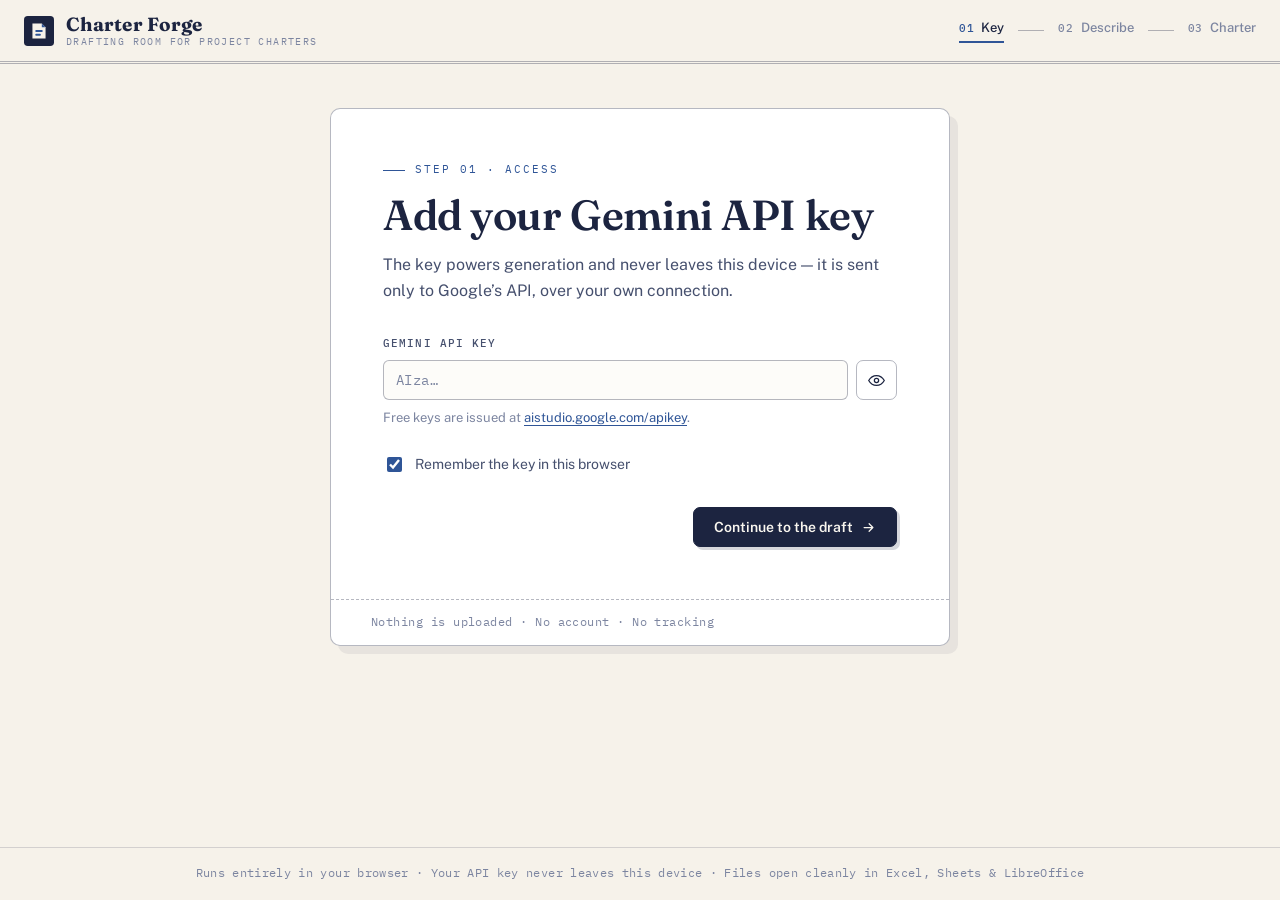
==== index.html @ 1f8979ad "Refactor code structure for improved readability and maintainability" ====
<!DOCTYPE html>
<html lang="en">
<head>
<meta charset="UTF-8" />
<meta name="viewport" content="width=device-width, initial-scale=1.0" />
<title>Charter Forge — AI Project Charter Generator</title>
<meta name="description" content="Turn a plain-text project idea into a polished, downloadable Excel project charter using Gemini." />
<link rel="preconnect" href="https://fonts.googleapis.com" />
<link rel="preconnect" href="https://fonts.gstatic.com" crossorigin />
<link href="https://fonts.googleapis.com/css2?family=Fraunces:opsz,wght@9..144,500;9..144,600;9..144,700&family=Public+Sans:wght@400;500;600;700&family=IBM+Plex+Mono:wght@400;500&display=swap" rel="stylesheet" />
<link rel="stylesheet" href="css/styles.css" />
<link rel="icon" href="data:image/svg+xml,%3Csvg xmlns='http://www.w3.org/2000/svg' viewBox='0 0 32 32'%3E%3Crect width='32' height='32' rx='4' fill='%231C2440'/%3E%3Cpath d='M9 8h10l4 4v12H9z' fill='%23F6F2EA'/%3E%3Cpath d='M19 8l4 4h-4z' fill='%232F5597'/%3E%3Crect x='12' y='15' width='8' height='2' rx='1' fill='%232F5597'/%3E%3Crect x='12' y='19' width='6' height='2' rx='1' fill='%232F5597'/%3E%3C/svg%3E" />
</head>
<body>

<header class="masthead">
  <div class="masthead-inner">
    <a class="brand" href="#" id="brand-home" aria-label="Charter Forge home">
      <svg class="brand-mark" viewBox="0 0 32 32" width="30" height="30" aria-hidden="true">
        <rect width="32" height="32" rx="4" fill="#1C2440"/>
        <path d="M9 8h10l4 4v12H9z" fill="#F6F2EA"/>
        <path d="M19 8l4 4h-4z" fill="#2F5597"/>
        <rect x="12" y="15" width="8" height="2" rx="1" fill="#2F5597"/>
        <rect x="12" y="19" width="6" height="2" rx="1" fill="#2F5597"/>
      </svg>
      <span class="brand-text">
        <span class="brand-name">Charter Forge</span>
        <span class="brand-sub">Drafting room for project charters</span>
      </span>
    </a>

    <nav class="steps" aria-label="Progress">
      <ol id="steps-ol">
        <li class="step-chip" data-step="key">
          <span class="step-num">01</span><span class="step-label">Key</span>
        </li>
        <li class="step-rule" aria-hidden="true"></li>
        <li class="step-chip" data-step="idea">
          <span class="step-num">02</span><span class="step-label">Describe</span>
        </li>
        <li class="step-rule" aria-hidden="true"></li>
        <li class="step-chip" data-step="review">
          <span class="step-num">03</span><span class="step-label">Charter</span>
        </li>
      </ol>
    </nav>
  </div>
</header>

<main id="main">

  <!-- STEP 1 · API KEY -->
  <section class="step-view" id="view-key" hidden>
    <div class="sheet sheet-narrow">
      <div class="sheet-body">
        <p class="eyebrow">Step 01 · Access</p>
        <h1>Add your Gemini API&nbsp;key</h1>
        <p class="lede">The key powers generation and never leaves this device — it is sent only to Google&rsquo;s API, over your own connection.</p>

        <form id="form-key" novalidate>
          <div class="field">
            <label for="input-key">Gemini API key</label>
            <div class="key-row">
              <input type="password" id="input-key" name="apikey" autocomplete="off" spellcheck="false"
                     placeholder="AIza…" aria-describedby="key-help" />
              <button type="button" class="btn btn-secondary btn-icon" id="toggle-key" aria-label="Show or hide API key" title="Show / hide">
                <svg viewBox="0 0 24 24" width="17" height="17" fill="none" stroke="currentColor" stroke-width="1.8" stroke-linecap="round" stroke-linejoin="round" aria-hidden="true"><path d="M1 12s4-7 11-7 11 7 11 7-4 7-11 7S1 12 1 12z"/><circle cx="12" cy="12" r="3"/></svg>
              </button>
            </div>
            <p class="help" id="key-help">Free keys are issued at <a href="https://aistudio.google.com/apikey" target="_blank" rel="noopener noreferrer">aistudio.google.com/apikey</a>.</p>
          </div>

          <label class="check-row">
            <input type="checkbox" id="remember-key" checked />
            <span>Remember the key in this browser</span>
          </label>

          <div class="actions">
            <button type="submit" class="btn btn-primary" id="btn-key-continue">
              Continue to the draft
              <svg viewBox="0 0 24 24" width="15" height="15" fill="none" stroke="currentColor" stroke-width="2" stroke-linecap="round" stroke-linejoin="round" aria-hidden="true"><path d="M5 12h14M13 6l6 6-6 6"/></svg>
            </button>
          </div>
        </form>
      </div>
      <div class="sheet-foot">Nothing is uploaded · No account · No tracking</div>
    </div>
  </section>

  <!-- STEP 2 · IDEA + DETAILS -->
  <section class="step-view" id="view-idea" hidden>
    <div class="sheet sheet-wide">
      <div class="sheet-body">
        <p class="eyebrow">Step 02 · Brief</p>
        <h1>Describe the project</h1>
        <p class="lede">Plain text is perfect — what it is, what it does, who it serves. The richer the brief, the sharper the charter.</p>

        <div class="field">
          <div class="label-row">
            <label for="input-idea">Project idea</label>
            <button type="button" class="btn btn-ghost btn-small" id="btn-example">
              <svg viewBox="0 0 24 24" width="13" height="13" fill="none" stroke="currentColor" stroke-width="1.8" stroke-linecap="round" stroke-linejoin="round" aria-hidden="true"><path d="M12 3l1.9 5.1L19 10l-5.1 1.9L12 17l-1.9-5.1L5 10l5.1-1.9z"/></svg>
              Use sample brief
            </button>
          </div>
          <textarea id="input-idea" rows="7" placeholder="e.g. A cross-platform mobile app that scans grocery receipts, tracks spending by category, and suggests cheaper alternatives for frequent purchases…"></textarea>
          <div class="meta-row">
            <span id="idea-count" class="char-count">0 characters</span>
            <span class="hint kbd-hint"><kbd>Ctrl</kbd>+<kbd>Enter</kbd> to generate</span>
          </div>
        </div>

        <details class="details-panel" id="details-panel">
          <summary>
            <span class="details-plus" aria-hidden="true"></span>
            Optional particulars
            <span class="summary-note">filled fields are used verbatim · blank ones are inferred</span>
          </summary>
          <div class="details-grid">
            <div class="field">
              <label for="d-org">Organization / team</label>
              <input type="text" id="d-org" placeholder="e.g. Nova Labs" />
            </div>
            <div class="field">
              <label for="d-name">Preferred project name</label>
              <input type="text" id="d-name" placeholder="Leave blank to let the AI name it" />
            </div>
            <div class="field">
              <label for="d-start">Planned start date</label>
              <input type="date" id="d-start" />
            </div>
            <div class="field">
              <label for="d-duration">Target duration (weeks)</label>
              <input type="number" id="d-duration" min="1" max="260" placeholder="e.g. 12" />
            </div>
            <div class="field">
              <label for="d-budget">Budget guidance</label>
              <input type="text" id="d-budget" placeholder="e.g. $10,000, or “bootstrap, under $2k”" />
            </div>
            <div class="field">
              <label for="d-team">Team size</label>
              <input type="number" id="d-team" min="1" max="50" placeholder="e.g. 4" />
            </div>
            <div class="field">
              <label for="d-sponsor-name">Sponsor / approver name</label>
              <input type="text" id="d-sponsor-name" placeholder="Who signs off?" />
            </div>
            <div class="field">
              <label for="d-sponsor-title">Sponsor title</label>
              <input type="text" id="d-sponsor-title" placeholder="e.g. Course Director / Project Sponsor" />
            </div>
            <div class="field">
              <label for="d-pm">Project manager</label>
              <input type="text" id="d-pm" placeholder="e.g. Priya Sharma — Scrum Master" />
            </div>
            <div class="field field-span">
              <label for="d-notes">Additional notes or constraints</label>
              <input type="text" id="d-notes" placeholder="e.g. open-source only; demo due before the fair" />
            </div>
          </div>
        </details>

        <div class="actions actions-split">
          <button type="button" class="btn btn-ghost" id="btn-back-key">
            <svg viewBox="0 0 24 24" width="15" height="15" fill="none" stroke="currentColor" stroke-width="2" stroke-linecap="round" stroke-linejoin="round" aria-hidden="true"><path d="M19 12H5M11 18l-6-6 6-6"/></svg>
            Back
          </button>
          <button type="button" class="btn btn-primary" id="btn-generate" disabled>
            Draft the charter
            <svg viewBox="0 0 24 24" width="15" height="15" fill="none" stroke="currentColor" stroke-width="2" stroke-linecap="round" stroke-linejoin="round" aria-hidden="true"><path d="M12 3l1.9 5.1L19 10l-5.1 1.9L12 17l-1.9-5.1L5 10l5.1-1.9zM19 15l.8 2.2L22 18l-2.2.8L19 21l-.8-2.2L16 18l2.2-.8z"/></svg>
          </button>
        </div>
      </div>
      <div class="sheet-foot">One strong paragraph is enough — the model asks itself the questions a PM would.</div>
    </div>
  </section>

  <!-- STEP 3 · REVIEW + DOWNLOAD -->
  <section class="step-view step-review" id="view-review" hidden>
    <div class="workspace">

      <aside class="editor-rail">
        <div class="rail-toolbar">
          <div class="rail-toolbar-title">
            <span class="eyebrow-inline">Step 03</span>
            <strong>Review &amp; correct</strong>
          </div>
          <div class="rail-toolbar-actions">
            <button type="button" class="btn btn-primary btn-small" id="btn-download">
              <svg viewBox="0 0 24 24" width="14" height="14" fill="none" stroke="currentColor" stroke-width="2" stroke-linecap="round" stroke-linejoin="round" aria-hidden="true"><path d="M21 15v4a2 2 0 01-2 2H5a2 2 0 01-2-2v-4M7 10l5 5 5-5M12 15V3"/></svg>
              Download .xlsx
            </button>
            <button type="button" class="btn btn-secondary btn-small" id="btn-regenerate" title="Generate a fresh draft from the same brief">
              <svg viewBox="0 0 24 24" width="13" height="13" fill="none" stroke="currentColor" stroke-width="2" stroke-linecap="round" stroke-linejoin="round" aria-hidden="true"><path d="M23 4v6h-6M1 20v-6h6"/><path d="M3.5 9a9 9 0 0114.9-3.4L23 10M1 14l4.6 4.4A9 9 0 0020.5 15"/></svg>
              Redraft
            </button>
            <button type="button" class="btn btn-ghost btn-small" id="btn-edit-inputs">Edit brief</button>
            <button type="button" class="btn btn-ghost btn-small btn-quiet" id="btn-startover">Start over</button>
          </div>
        </div>

        <div class="rail-scroll">
          <p class="rail-note">Every change here is reflected in the sheet immediately — the workbook is built from exactly what you see.</p>
          <div id="editor-pane"><!-- built by app.js --></div>
        </div>
      </aside>

      <div class="preview-area">
        <div class="preview-caption">
          <span class="caption-dot" aria-hidden="true"></span>
          Live document preview — updates as you type
        </div>
        <div class="preview-scroll" id="preview-scroll" tabindex="0" role="region" aria-label="Charter document preview"><!-- built by app.js --></div>
      </div>

    </div>
  </section>

</main>

<footer class="foot">
  <p>Runs entirely in your browser · Your API key never leaves this device · Files open cleanly in Excel, Sheets &amp; LibreOffice</p>
</footer>

<!-- Generating overlay -->
<div class="overlay" id="overlay" hidden role="status" aria-live="polite">
  <div class="overlay-box">
    <svg class="seal" viewBox="0 0 72 72" width="64" height="64" aria-hidden="true">
      <circle cx="36" cy="36" r="33" fill="none" stroke="currentColor" stroke-width="2"/>
      <circle cx="36" cy="36" r="25" fill="none" stroke="currentColor" stroke-width="1" opacity="0.55"/>
      <g stroke="currentColor" stroke-width="2.4" stroke-linecap="round">
        <line x1="36" y1="22" x2="36" y2="50"/>
        <line x1="24.2" y1="29" x2="47.8" y2="43"/>
        <line x1="24.2" y1="43" x2="47.8" y2="29"/>
      </g>
    </svg>
    <p class="overlay-title">Forging your charter</p>
    <p class="overlay-status" id="overlay-status">Analyzing your idea</p>
  </div>
</div>

<div class="toasts" id="toasts" aria-live="polite"></div>

<script src="vendor/exceljs.min.js"></script>
<script>window.ExcelJS || document.write('<script src="https://cdn.jsdelivr.net/npm/exceljs@4.4.0/dist/exceljs.min.js"><\/script>');</script>
<script src="js/gemini.js"></script>
<script src="js/excel.js"></script>
<script src="js/app.js"></script>
</body>
</html>
---- css/styles.css ----
/* =====================================================================
   Charter Forge · Hallmark redesign
   macrostructure: Workbench · genre: editorial/print-room
   theme: custom "Pressroom" — warm paper, navy ink, charter-blue accent,
   hairline rules, hard offset shadows, Fraunces display.
   Motion: view fade-rise · button press · seal spin · live-dot pulse
   Stamp: P5 H5 E4 S5 R5 V5
   ===================================================================== */

:root {
  /* palette */
  --paper: #f6f2ea;
  --paper-deep: #ece6d9;
  --paper-warm: #fbf9f3;
  --sheet: #ffffff;
  --ink: #1c2440;
  --ink-soft: #46506e;
  --ink-faint: #7c85a0;
  --rule: rgba(28, 36, 64, 0.16);
  --rule-strong: rgba(28, 36, 64, 0.32);
  --accent: #2f5597;
  --accent-deep: #24437c;
  --focus-ring: rgba(47, 85, 151, 0.16);
  --danger: #b3402e;
  --success: #2e6b4f;

  /* document preview mirrors the generated workbook */
  --doc-dark: #2f5597;
  --doc-light: #bdd7ee;
  --doc-pale: #eef3fb;
  --doc-ink: #1a1a1a;

  /* type */
  --font-display: "Fraunces", Georgia, "Times New Roman", serif;
  --font-body: "Public Sans", "Segoe UI", system-ui, sans-serif;
  --font-mono: "IBM Plex Mono", Consolas, monospace;

  /* space */
  --s-2: 8px; --s-3: 12px; --s-4: 16px; --s-5: 24px;
  --s-6: 32px; --s-7: 48px;

  --radius: 10px;
  --shadow-offset: 8px 8px 0 rgba(28, 36, 64, 0.07);
}

* { box-sizing: border-box; }

html, body { margin: 0; padding: 0; overflow-x: clip; }

body {
  min-height: 100vh;
  display: flex;
  flex-direction: column;
  background: var(--paper);
  color: var(--ink);
  font-family: var(--font-body);
  font-size: 15.5px;
  line-height: 1.6;
  -webkit-font-smoothing: antialiased;
}

::selection { background: rgba(47, 85, 151, 0.22); }

h1, h2, h3 { font-family: var(--font-display); font-style: normal; }

/* ---------- masthead ---------- */

.masthead {
  position: sticky;
  top: 0;
  z-index: 40;
  background: var(--paper);
  border-bottom: 3px double var(--rule-strong);
}

.masthead-inner {
  max-width: 1360px;
  margin: 0 auto;
  padding: 14px var(--s-5);
  display: flex;
  align-items: center;
  justify-content: space-between;
  gap: var(--s-5);
}

.brand { display: inline-flex; align-items: center; gap: 12px; text-decoration: none; color: var(--ink); }
.brand-mark { flex: none; }
.brand-text { display: flex; flex-direction: column; line-height: 1.15; }
.brand-name { font-family: var(--font-display); font-weight: 700; font-size: 19px; letter-spacing: 0.005em; }
.brand-sub {
  font-family: var(--font-mono);
  font-size: 10px;
  letter-spacing: 0.14em;
  text-transform: uppercase;
  color: var(--ink-faint);
}

.steps ol {
  display: flex;
  align-items: center;
  gap: 14px;
  list-style: none;
  margin: 0;
  padding: 0;
}

.step-rule { width: 26px; height: 1px; background: var(--rule-strong); }

.step-chip {
  display: inline-flex;
  align-items: baseline;
  gap: 7px;
  color: var(--ink-faint);
  font-size: 13px;
  font-weight: 500;
  white-space: nowrap;
  padding-bottom: 2px;
  border-bottom: 2px solid transparent;
}

.step-chip .step-num {
  font-family: var(--font-mono);
  font-size: 11px;
  letter-spacing: 0.06em;
}

.step-chip.is-active {
  color: var(--ink);
  border-bottom-color: var(--accent);
}
.step-chip.is-active .step-num { color: var(--accent); font-weight: 500; }

.step-chip.is-done { color: var(--ink-soft); }
.step-chip.is-done .step-num { color: var(--success); }

/* ---------- main flow ---------- */

#main { flex: 1; width: 100%; }

.step-view { animation: rise 0.4s cubic-bezier(0.2, 0.7, 0.2, 1); }

@keyframes rise {
  from { opacity: 0; transform: translateY(10px); }
  to   { opacity: 1; transform: none; }
}

/* ---------- paper sheets (steps 1 & 2) ---------- */

.sheet {
  max-width: 800px;
  margin: 44px auto 56px;
  background: var(--sheet);
  border: 1px solid var(--rule-strong);
  border-radius: var(--radius);
  box-shadow: var(--shadow-offset);
}

.sheet-narrow { max-width: 620px; }

.sheet-body { padding: clamp(28px, 5vw, 52px); }

.sheet-foot {
  border-top: 1px dashed var(--rule-strong);
  padding: 13px clamp(20px, 4vw, 40px);
  font-family: var(--font-mono);
  font-size: 11.5px;
  letter-spacing: 0.04em;
  color: var(--ink-faint);
}

.eyebrow {
  font-family: var(--font-mono);
  font-size: 11px;
  letter-spacing: 0.18em;
  text-transform: uppercase;
  color: var(--accent);
  margin: 0 0 14px;
  display: flex;
  align-items: center;
  gap: 10px;
}
.eyebrow::before {
  content: "";
  width: 22px;
  height: 1px;
  background: var(--accent);
  flex: none;
}

h1 {
  font-size: clamp(30px, 4.5vw, 42px);
  font-weight: 600;
  line-height: 1.08;
  letter-spacing: -0.01em;
  margin: 0 0 14px;
}

.lede {
  color: var(--ink-soft);
  font-size: 16px;
  margin: 0 0 var(--s-6);
  max-width: 56ch;
}

/* ---------- forms ---------- */

.field { margin-bottom: var(--s-5); min-width: 0; }
.field:last-child { margin-bottom: 0; }

.field label,
.label-row label {
  display: block;
  font-family: var(--font-mono);
  font-size: 11px;
  font-weight: 500;
  letter-spacing: 0.1em;
  text-transform: uppercase;
  color: var(--ink-soft);
  margin-bottom: 7px;
}

.label-row {
  display: flex;
  align-items: center;
  justify-content: space-between;
  gap: var(--s-3);
  margin-bottom: 7px;
}
.label-row label { margin-bottom: 0; }

input[type="text"],
input[type="password"],
input[type="number"],
input[type="date"],
textarea {
  width: 100%;
  min-width: 0;
  background: #fdfcf9;
  border: 1px solid var(--rule-strong);
  border-radius: 6px;
  color: var(--ink);
  font-family: var(--font-body);
  font-size: 15px;
  padding: 10px 12px;
  transition: border-color 0.15s ease, box-shadow 0.15s ease;
}

textarea { resize: vertical; line-height: 1.55; }
textarea.grow { resize: none; overflow: hidden; }

input::placeholder, textarea::placeholder { color: var(--ink-faint); }

input:focus-visible, textarea:focus-visible {
  outline: none;
  border-color: var(--accent);
  box-shadow: 0 0 0 3px var(--focus-ring);
}

input[type="date"] { color-scheme: light; }

.help {
  font-size: 13px;
  color: var(--ink-faint);
  margin: 8px 0 0;
}
.help a { color: var(--accent); text-underline-offset: 3px; }

.key-row { display: flex; gap: var(--s-2); }
.key-row input { font-family: var(--font-mono); font-size: 13.5px; letter-spacing: 0.03em; }

.check-row {
  display: flex;
  align-items: center;
  gap: 10px;
  font-size: 14px;
  color: var(--ink-soft);
  cursor: pointer;
  user-select: none;
  margin-bottom: var(--s-6);
}
.check-row input { accent-color: var(--accent); width: 15px; height: 15px; }

.meta-row {
  display: flex;
  justify-content: space-between;
  align-items: center;
  gap: var(--s-3);
  margin-top: 8px;
  font-size: 12px;
  color: var(--ink-faint);
}
.char-count { font-family: var(--font-mono); }

kbd {
  font-family: var(--font-mono);
  font-size: 10.5px;
  background: var(--sheet);
  border: 1px solid var(--rule-strong);
  border-bottom-width: 2px;
  border-radius: 4px;
  padding: 1px 5px;
}

/* optional particulars */
.details-panel {
  border: 1px solid var(--rule-strong);
  border-radius: 8px;
  background: var(--paper-warm);
  margin-bottom: var(--s-6);
  overflow: hidden;
}

.details-panel summary {
  list-style: none;
  cursor: pointer;
  display: flex;
  align-items: center;
  gap: 12px;
  flex-wrap: wrap;
  padding: 14px 18px;
  font-weight: 600;
  font-size: 14.5px;
  color: var(--ink);
  transition: background 0.15s ease;
}
.details-panel summary::-webkit-details-marker { display: none; }
.details-panel summary:hover { background: rgba(47, 85, 151, 0.05); }

.details-plus {
  position: relative;
  width: 14px;
  height: 14px;
  flex: none;
}
.details-plus::before, .details-plus::after {
  content: "";
  position: absolute;
  inset: 0;
  margin: auto;
  background: var(--accent);
  transition: transform 0.2s ease;
}
.details-plus::before { width: 14px; height: 2px; }
.details-plus::after { width: 2px; height: 14px; transition: transform 0.2s ease, opacity 0.2s ease; }
.details-panel[open] .details-plus::after { transform: rotate(90deg); opacity: 0; }

.summary-note { font-weight: 400; font-size: 12.5px; color: var(--ink-faint); }

.details-grid {
  display: grid;
  grid-template-columns: repeat(2, minmax(0, 1fr));
  gap: 0 var(--s-5);
  padding: 4px 18px 20px;
  border-top: 1px solid var(--rule);
}
.details-grid .field { margin-bottom: var(--s-4); }
.field-span { grid-column: 1 / -1; }

/* ---------- buttons ---------- */

.btn {
  display: inline-flex;
  align-items: center;
  justify-content: center;
  gap: 8px;
  border-radius: 7px;
  border: 1px solid transparent;
  font-family: var(--font-body);
  font-size: 14px;
  font-weight: 600;
  padding: 11px 20px;
  cursor: pointer;
  text-decoration: none;
  white-space: nowrap;
  transition: transform 0.12s ease, box-shadow 0.12s ease, background 0.15s ease,
              border-color 0.15s ease, color 0.15s ease;
}

.btn-primary {
  background: var(--ink);
  border-color: var(--ink);
  color: #f9f6ef;
  box-shadow: 3px 3px 0 rgba(28, 36, 64, 0.18);
}
.btn-primary:hover:not(:disabled) { transform: translate(-1px, -1px); box-shadow: 4px 4px 0 rgba(28, 36, 64, 0.22); }
.btn-primary:active:not(:disabled) { transform: translate(1px, 1px); box-shadow: 1px 1px 0 rgba(28, 36, 64, 0.2); }
.btn-primary:disabled { opacity: 0.4; cursor: not-allowed; box-shadow: none; }

.btn-secondary {
  background: transparent;
  border-color: var(--rule-strong);
  color: var(--ink);
}
.btn-secondary:hover { background: rgba(28, 36, 64, 0.05); border-color: var(--ink); }
.btn-secondary:active { transform: translate(1px, 1px); }

.btn-ghost {
  background: transparent;
  border-color: transparent;
  color: var(--ink-soft);
}
.btn-ghost:hover { color: var(--ink); text-decoration: underline; text-underline-offset: 4px; }
.btn-ghost:active { transform: translateY(1px); }

.btn-quiet { color: var(--ink-faint); }
.btn-quiet:hover { color: var(--danger); }

.btn-icon { padding: 9px 11px; }
.btn-small { padding: 7px 13px; font-size: 13px; }

.btn:focus-visible {
  outline: 2px solid var(--accent);
  outline-offset: 2px;
}

.actions { display: flex; justify-content: flex-end; gap: var(--s-3); }
.actions-split { justify-content: space-between; }

/* ---------- review workspace ---------- */

.step-review { padding: 26px var(--s-5) 40px; }

.workspace {
  max-width: 1360px;
  margin: 0 auto;
  height: calc(100vh - 175px);
  min-height: 540px;
  display: flex;
  align-items: stretch;
  background: var(--sheet);
  border: 1px solid var(--rule-strong);
  border-radius: 12px;
  box-shadow: var(--shadow-offset);
  overflow: hidden;
}

.editor-rail {
  flex: none;
  width: 432px;
  display: flex;
  flex-direction: column;
  min-height: 0;
  background: var(--paper-warm);
  border-right: 1px solid var(--rule-strong);
}

.rail-toolbar {
  flex: none;
  padding: 14px 18px 15px;
  border-bottom: 1px solid var(--rule-strong);
  background: var(--paper-warm);
}

.rail-toolbar-title strong {
  display: block;
  font-family: var(--font-display);
  font-weight: 600;
  font-size: 18px;
  line-height: 1.2;
}

.eyebrow-inline {
  display: block;
  font-family: var(--font-mono);
  font-size: 10px;
  letter-spacing: 0.16em;
  text-transform: uppercase;
  color: var(--accent);
  margin-bottom: 3px;
}

.rail-toolbar-actions {
  display: flex;
  flex-wrap: wrap;
  gap: 8px;
  margin-top: 12px;
}

.rail-scroll {
  flex: 1;
  overflow-y: auto;
  padding: 18px 20px 36px;
  min-height: 0;
}

.rail-note {
  font-size: 13px;
  line-height: 1.5;
  color: var(--ink-soft);
  background: rgba(47, 85, 151, 0.06);
  border-left: 3px solid var(--accent);
  border-radius: 4px;
  padding: 10px 12px;
  margin: 0 0 20px;
}

/* editor groups */
.edit-group { margin-bottom: 6px; }

.group-label {
  font-family: var(--font-mono);
  font-size: 11px;
  font-weight: 500;
  letter-spacing: 0.14em;
  text-transform: uppercase;
  color: var(--ink-soft);
  border-top: 1px solid var(--rule);
  padding-top: 16px;
  margin: 24px 0 12px;
}
.edit-group:first-child .group-label { border-top: 0; padding-top: 0; margin-top: 0; }

.editor-rail .field { margin-bottom: var(--s-4); }
.editor-rail .field label {
  font-family: var(--font-mono);
  font-size: 10.5px;
  letter-spacing: 0.09em;
  color: var(--ink-faint);
}
.editor-rail textarea { font-size: 14px; }
.editor-rail input { font-size: 14px; }
.editor-rail .help { font-size: 12px; margin-top: 5px; }

.approval-grid {
  display: grid;
  grid-template-columns: repeat(2, minmax(0, 1fr));
  gap: 0 var(--s-3);
}

/* item cards (milestones / risks / stakeholders) */
.item-card {
  position: relative;
  border: 1px solid var(--rule-strong);
  border-radius: 8px;
  background: var(--sheet);
  padding: 9px 12px 13px;
  margin-bottom: 10px;
}

.item-head {
  display: flex;
  align-items: center;
  justify-content: space-between;
  margin-bottom: 6px;
  min-height: 26px;
}

.item-index {
  font-family: var(--font-mono);
  font-size: 10.5px;
  letter-spacing: 0.1em;
  color: var(--accent);
  background: rgba(47, 85, 151, 0.08);
  border-radius: 4px;
  padding: 2px 7px;
}

.row-remove {
  flex: none;
  width: 26px;
  height: 26px;
  display: inline-flex;
  align-items: center;
  justify-content: center;
  border-radius: 6px;
  border: 1px solid transparent;
  background: transparent;
  color: var(--ink-faint);
  cursor: pointer;
  transition: color 0.15s ease, border-color 0.15s ease, background 0.15s ease;
}
.row-remove:hover {
  color: var(--danger);
  border-color: rgba(179, 64, 46, 0.4);
  background: rgba(179, 64, 46, 0.07);
}
.row-remove:focus-visible { outline: 2px solid var(--accent); outline-offset: 1px; }

.item-fields { display: grid; gap: 10px; }
.item-fields.grid-two { grid-template-columns: minmax(0, 1.5fr) minmax(0, 1fr); }

.item-field label {
  display: block;
  font-family: var(--font-mono);
  font-size: 10px;
  letter-spacing: 0.09em;
  text-transform: uppercase;
  color: var(--ink-faint);
  margin-bottom: 4px;
}
.item-field input {
  font-size: 13.5px;
  padding: 8px 10px;
  background: #fdfcf9;
}

.add-row {
  width: 100%;
  margin-top: 2px;
  padding: 9px 14px;
  font-size: 13px;
  font-weight: 600;
  color: var(--ink-soft);
  background: transparent;
  border: 1px dashed var(--rule-strong);
  border-radius: 8px;
  cursor: pointer;
  transition: color 0.15s ease, border-color 0.15s ease, background 0.15s ease;
}
.add-row:hover { color: var(--accent); border-color: var(--accent); background: rgba(47, 85, 151, 0.04); }
.add-row:focus-visible { outline: 2px solid var(--accent); outline-offset: 2px; }

/* ---------- preview desk ---------- */

.preview-area {
  flex: 1;
  min-width: 0;
  overflow: auto;
  background: var(--paper-deep);
  padding: 22px 28px 44px;
  scrollbar-width: thin;
  scrollbar-color: rgba(28, 36, 64, 0.25) transparent;
}

.preview-caption {
  display: flex;
  align-items: center;
  gap: 9px;
  font-family: var(--font-mono);
  font-size: 11px;
  letter-spacing: 0.13em;
  text-transform: uppercase;
  color: var(--ink-soft);
  margin: 0 0 14px 2px;
}

.caption-dot {
  width: 8px;
  height: 8px;
  border-radius: 50%;
  background: var(--success);
  animation: pulse 2.4s ease-in-out infinite;
}

@keyframes pulse {
  0%, 100% { box-shadow: 0 0 0 0 rgba(46, 107, 79, 0.35); }
  50%      { box-shadow: 0 0 0 5px rgba(46, 107, 79, 0); }
}

.preview-scroll {
  max-width: 1020px;
  margin: 0 auto;
}
.preview-scroll:focus-visible { outline: 2px solid var(--accent); outline-offset: 4px; }

/* ---------- the document preview (mirrors generated xlsx) ---------- */

table.charter {
  border-collapse: collapse;
  width: 100%;
  min-width: 760px;
  background: var(--sheet);
  color: var(--doc-ink);
  font-family: Calibri, "Segoe UI", var(--font-body);
  font-size: 13.5px;
  line-height: 1.35;
  border: 1px solid rgba(28, 36, 64, 0.3);
  box-shadow: 0 32px 60px -32px rgba(28, 36, 64, 0.5);
}
table.charter col.c-label { width: 21%; }
table.charter col.c-main { width: 46%; }
table.charter col.c-second { width: 23%; }
table.charter col.c-extra { width: 10%; }

table.charter td {
  border: 1px solid #ffffff;
  padding: 6px 10px;
  vertical-align: middle;
  word-break: break-word;
  white-space: pre-line;
}

td.doc-title {
  background: var(--doc-dark);
  color: #ffffff;
  font-family: Calibri, "Segoe UI", var(--font-body);
  font-size: 19px;
  font-weight: 700;
  text-align: center;
  padding: 10px;
}
td.doc-corner { background: var(--doc-dark); }

td.doc-label {
  background: var(--doc-dark);
  color: #ffffff;
  font-weight: 700;
  font-size: 13.5px;
  text-align: center;
  padding: 8px 10px;
}

td.doc-sub {
  background: var(--doc-dark);
  color: #ffffff;
  font-weight: 700;
  text-align: center;
}

td.doc-light { background: var(--doc-light); }
td.doc-pale  { background: var(--doc-pale); }
td.doc-right { text-align: right; }

td.doc-approval { border: 1px solid #262626 !important; }

/* ---------- overlay ---------- */

.overlay {
  position: fixed;
  inset: 0;
  z-index: 60;
  display: flex;
  align-items: center;
  justify-content: center;
  background: rgba(28, 34, 56, 0.5);
  backdrop-filter: blur(4px);
}

.overlay[hidden] { display: none; }

.overlay-box {
  text-align: center;
  padding: 38px 48px 34px;
  border-radius: var(--radius);
  background: #fffdf8;
  border: 1px solid var(--rule-strong);
  box-shadow: 8px 8px 0 rgba(28, 36, 64, 0.18);
  min-width: 300px;
}

.seal {
  color: var(--accent);
  animation: seal-spin 7s linear infinite;
}
@keyframes seal-spin { to { transform: rotate(360deg); } }

.overlay-title {
  font-family: var(--font-display);
  font-weight: 600;
  font-size: 20px;
  color: var(--ink);
  margin: 16px 0 5px;
}
.overlay-status {
  margin: 0;
  color: var(--ink-soft);
  font-family: var(--font-mono);
  font-size: 12.5px;
  min-height: 1.5em;
}

/* ---------- toasts ---------- */

.toasts {
  position: fixed;
  right: var(--s-5);
  bottom: var(--s-5);
  z-index: 70;
  display: flex;
  flex-direction: column;
  gap: var(--s-2);
  max-width: min(420px, calc(100vw - 32px));
}

.toast {
  display: flex;
  align-items: flex-start;
  gap: 10px;
  background: #fffdf8;
  border: 1px solid var(--rule-strong);
  border-left: 4px solid var(--accent);
  border-radius: 7px;
  padding: 12px 16px;
  font-size: 14px;
  color: var(--ink);
  box-shadow: 4px 4px 0 rgba(28, 36, 64, 0.12);
  animation: toast-in 0.28s cubic-bezier(0.2, 0.7, 0.2, 1);
}
.toast.error { border-left-color: var(--danger); }
.toast.success { border-left-color: var(--success); }
.toast.leaving { opacity: 0; transform: translateY(6px); transition: opacity 0.25s ease, transform 0.25s ease; }

@keyframes toast-in {
  from { opacity: 0; transform: translateY(10px); }
  to   { opacity: 1; transform: none; }
}

/* ---------- footer ---------- */

.foot {
  border-top: 1px solid var(--rule);
  padding: 16px var(--s-5) 18px;
  text-align: center;
}
.foot p {
  margin: 0;
  font-family: var(--font-mono);
  font-size: 11.5px;
  letter-spacing: 0.03em;
  color: var(--ink-faint);
}

/* ---------- scrollbars ---------- */

.rail-scroll::-webkit-scrollbar,
.preview-area::-webkit-scrollbar { width: 10px; }
.rail-scroll::-webkit-scrollbar-thumb,
.preview-area::-webkit-scrollbar-thumb {
  background: rgba(28, 36, 64, 0.22);
  border-radius: 6px;
  border: 2px solid transparent;
  background-clip: content-box;
}
.rail-scroll::-webkit-scrollbar-track,
.preview-area::-webkit-scrollbar-track { background: transparent; }

/* ---------- responsive ---------- */

@media (max-width: 1024px) {
  .workspace {
    height: auto;
    min-height: 0;
    flex-direction: column;
  }
  .editor-rail {
    width: auto;
    border-right: 0;
    border-bottom: 1px solid var(--rule-strong);
  }
  .rail-scroll { overflow: visible; }
  .preview-area { max-height: 80vh; }
}

@media (max-width: 768px) {
  .masthead-inner { flex-direction: column; align-items: flex-start; gap: 10px; padding-bottom: 12px; }
  .steps ol { gap: 10px; }
  .step-rule { width: 14px; }
  .step-chip .step-label { display: none; }
  .step-chip.is-active .step-label { display: inline; }
  .brand-sub { display: none; }
  .details-grid { grid-template-columns: 1fr; }
  .approval-grid { grid-template-columns: 1fr; }
  .sheet { margin: 28px auto 40px; }
  .step-review { padding: 18px var(--s-4) 32px; }
  .actions { flex-wrap: wrap; }
}

@media (max-width: 480px) {
  .sheet-body { padding: 24px 20px; }
  .item-fields.grid-two { grid-template-columns: 1fr; }
  .rail-toolbar-actions .btn { flex: 1 1 auto; }
}

@media (prefers-reduced-motion: reduce) {
  *, *::before, *::after {
    animation-duration: 0.01ms !important;
    animation-iteration-count: 1 !important;
    transition-duration: 0.01ms !important;
  }
}
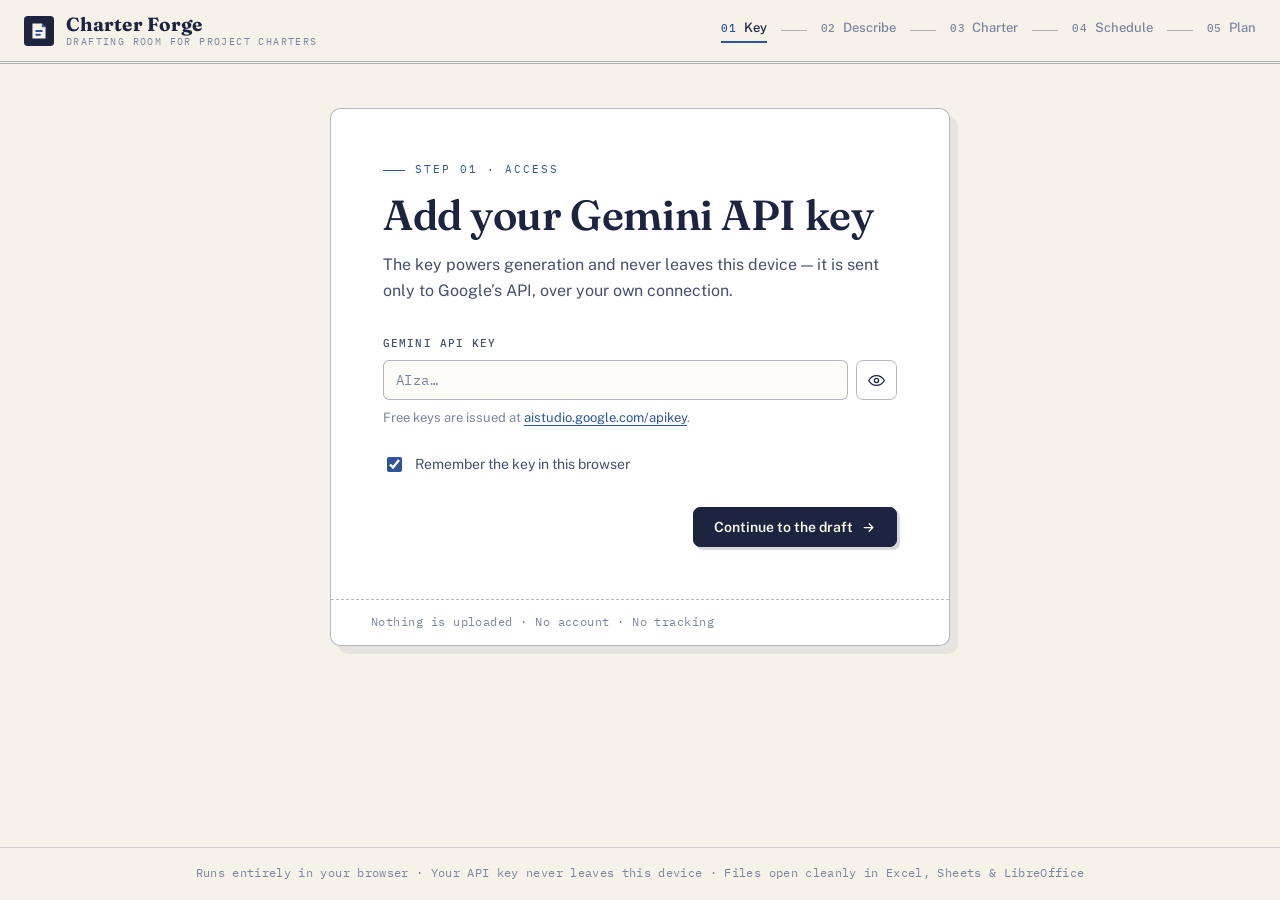
==== commit e39618c7: "feat: add Schedule Excel workbook builder and schedule helper functions - Implemented schedule-excel" ====
--- a/index.html
+++ b/index.html
@@ -42,6 +42,14 @@
         <li class="step-chip" data-step="review">
           <span class="step-num">03</span><span class="step-label">Charter</span>
         </li>
+        <li class="step-rule" aria-hidden="true"></li>
+        <li class="step-chip" data-step="schedule-inputs">
+          <span class="step-num">04</span><span class="step-label">Schedule</span>
+        </li>
+        <li class="step-rule" aria-hidden="true"></li>
+        <li class="step-chip" data-step="schedule-review">
+          <span class="step-num">05</span><span class="step-label">Plan</span>
+        </li>
       </ol>
     </nav>
   </div>
@@ -188,7 +196,7 @@
           <div class="rail-toolbar-actions">
             <button type="button" class="btn btn-primary btn-small" id="btn-download">
               <svg viewBox="0 0 24 24" width="14" height="14" fill="none" stroke="currentColor" stroke-width="2" stroke-linecap="round" stroke-linejoin="round" aria-hidden="true"><path d="M21 15v4a2 2 0 01-2 2H5a2 2 0 01-2-2v-4M7 10l5 5 5-5M12 15V3"/></svg>
-              Download .xlsx
+              Charter .xlsx
             </button>
             <button type="button" class="btn btn-secondary btn-small" id="btn-regenerate" title="Generate a fresh draft from the same brief">
               <svg viewBox="0 0 24 24" width="13" height="13" fill="none" stroke="currentColor" stroke-width="2" stroke-linecap="round" stroke-linejoin="round" aria-hidden="true"><path d="M23 4v6h-6M1 20v-6h6"/><path d="M3.5 9a9 9 0 0114.9-3.4L23 10M1 14l4.6 4.4A9 9 0 0020.5 15"/></svg>
@@ -196,6 +204,13 @@
             </button>
             <button type="button" class="btn btn-ghost btn-small" id="btn-edit-inputs">Edit brief</button>
             <button type="button" class="btn btn-ghost btn-small btn-quiet" id="btn-startover">Start over</button>
+          </div>
+          <div class="rail-toolbar-actions" style="margin-top:10px">
+            <button type="button" class="btn btn-primary" id="btn-to-schedule" style="width:100%;justify-content:center">
+              Generate schedule from this charter
+              <svg viewBox="0 0 24 24" width="15" height="15" fill="none" stroke="currentColor" stroke-width="2" stroke-linecap="round" stroke-linejoin="round" aria-hidden="true"><path d="M8 6h13M8 12h13M8 18h13M3 6h.01M3 12h.01M3 18h.01"/></svg>
+            </button>
+            <p class="help" style="margin:4px 0 0;font-size:12px;text-align:center;width:100%">Uses the same API key · Charter data is reused automatically</p>
           </div>
         </div>
 
@@ -213,6 +228,129 @@
         <div class="preview-scroll" id="preview-scroll" tabindex="0" role="region" aria-label="Charter document preview"><!-- built by app.js --></div>
       </div>
 
+    </div>
+  </section>
+
+  <!-- STEP 4 · SCHEDULE INPUTS -->
+  <section class="step-view" id="view-schedule-inputs" hidden>
+    <div class="sheet sheet-wide">
+      <div class="sheet-body">
+        <p class="eyebrow">Step 04 · Schedule</p>
+        <h1>Shape the schedule</h1>
+        <p class="lede">We reuse everything from your charter — name, milestones, deliverables, team and constraints. Add the scheduling particulars below; blanks are inferred intelligently.</p>
+
+        <div class="charter-ref" id="charter-ref">
+          <!-- filled by JS -->
+        </div>
+
+        <div class="details-grid" style="border:1px solid var(--rule-strong);border-radius:8px;padding:18px;background:var(--paper-warm);margin-bottom:24px">
+          <div class="field">
+            <label for="s-method">Methodology</label>
+            <select id="s-method">
+              <option value="">Auto (infer from charter)</option>
+              <option value="Waterfall">Waterfall — sequential, CPM</option>
+              <option value="Agile">Agile — sprints, story points</option>
+              <option value="Hybrid">Hybrid — milestones + sprints</option>
+            </select>
+          </div>
+          <div class="field">
+            <label for="s-workdays">Working days / week</label>
+            <select id="s-workdays">
+              <option value="">Default (5)</option>
+              <option value="5">5 — Mon to Fri</option>
+              <option value="6">6 — Mon to Sat</option>
+              <option value="7">7 — continuous</option>
+            </select>
+          </div>
+          <div class="field">
+            <label for="s-hours">Hours / day</label>
+            <input type="number" id="s-hours" min="4" max="12" placeholder="e.g. 8" />
+          </div>
+          <div class="field">
+            <label for="s-est">Estimation approach</label>
+            <select id="s-est">
+              <option value="">Mixed — best fit per activity</option>
+              <option value="PERT">PERT (O + 4ML + P)/6</option>
+              <option value="Analogous">Analogous</option>
+              <option value="Parametric">Parametric</option>
+              <option value="Bottom-Up">Bottom-Up</option>
+              <option value="Story Points">Story Points (Planning Poker)</option>
+              <option value="T-Shirt">T-Shirt Sizing</option>
+            </select>
+          </div>
+          <div class="field">
+            <label for="s-sprint">Sprint length (if Agile)</label>
+            <input type="text" id="s-sprint" placeholder="e.g. 2 weeks" />
+          </div>
+          <div class="field">
+            <label for="s-compress">Compression allowed</label>
+            <select id="s-compress">
+              <option value="">None — keep baseline</option>
+              <option value="Crashing allowed">Crashing allowed (+budget)</option>
+              <option value="Fast-tracking allowed">Fast-tracking allowed (+risk)</option>
+              <option value="Both allowed">Both — crash & fast-track</option>
+            </select>
+          </div>
+          <div class="field field-span">
+            <label for="s-resources">Resources / team (comma-separated)</label>
+            <input type="text" id="s-resources" placeholder="e.g. Frontend dev, QA engineer, Designer" />
+          </div>
+          <div class="field field-span">
+            <label for="s-constraints">Known constraints / dependencies</label>
+            <input type="text" id="s-constraints" placeholder="e.g. API must finish before testing; design + docs can start together" />
+          </div>
+          <div class="field field-span">
+            <label for="s-notes">Additional notes</label>
+            <input type="text" id="s-notes" placeholder="e.g. No work on public holidays; weekly client demos on Fridays" />
+          </div>
+        </div>
+
+        <div class="actions actions-split">
+          <button type="button" class="btn btn-ghost" id="btn-back-charter">
+            <svg viewBox="0 0 24 24" width="15" height="15" fill="none" stroke="currentColor" stroke-width="2" stroke-linecap="round" stroke-linejoin="round" aria-hidden="true"><path d="M19 12H5M11 18l-6-6 6-6"/></svg>
+            Back to charter
+          </button>
+          <button type="button" class="btn btn-primary" id="btn-generate-schedule">
+            Forge the schedule
+            <svg viewBox="0 0 24 24" width="15" height="15" fill="none" stroke="currentColor" stroke-width="2" stroke-linecap="round" stroke-linejoin="round" aria-hidden="true"><path d="M12 3l1.9 5.1L19 10l-5.1 1.9L12 17l-1.9-5.1L5 10l5.1-1.9z"/></svg>
+          </button>
+        </div>
+      </div>
+      <div class="sheet-foot">All 6 processes will be covered: Plan · Define · Sequence · Estimate · Develop · Control — with PDM, PERT, CPM, float, leveling/smoothing, crashing/fast-tracking & Agile extras.</div>
+    </div>
+  </section>
+
+  <!-- STEP 5 · SCHEDULE REVIEW -->
+  <section class="step-view step-review" id="view-schedule-review" hidden>
+    <div class="workspace">
+      <aside class="editor-rail">
+        <div class="rail-toolbar">
+          <div class="rail-toolbar-title">
+            <span class="eyebrow-inline">Step 05</span>
+            <strong>Review schedule</strong>
+          </div>
+          <div class="rail-toolbar-actions">
+            <button type="button" class="btn btn-primary btn-small" id="btn-download-schedule">
+              <svg viewBox="0 0 24 24" width="14" height="14" fill="none" stroke="currentColor" stroke-width="2" stroke-linecap="round" stroke-linejoin="round" aria-hidden="true"><path d="M21 15v4a2 2 0 01-2 2H5a2 2 0 01-2-2v-4M7 10l5 5 5-5M12 15V3"/></svg>
+              Schedule .xlsx
+            </button>
+            <button type="button" class="btn btn-secondary btn-small" id="btn-regenerate-schedule">Redraft schedule</button>
+            <button type="button" class="btn btn-ghost btn-small" id="btn-edit-schedule-inputs">Edit inputs</button>
+            <button type="button" class="btn btn-ghost btn-small btn-quiet" id="btn-back-to-charter2">Back to charter</button>
+          </div>
+        </div>
+        <div class="rail-scroll">
+          <p class="rail-note">Edits here flow into the preview and the workbook instantly. Float &amp; critical path are recomputed locally from your durations &amp; dependencies.</p>
+          <div id="schedule-editor-pane"><!-- built by app.js --></div>
+        </div>
+      </aside>
+      <div class="preview-area">
+        <div class="preview-caption">
+          <span class="caption-dot" aria-hidden="true"></span>
+          Live schedule preview — 6 sheets in one workbook
+        </div>
+        <div class="preview-scroll" id="schedule-preview-scroll" tabindex="0" role="region" aria-label="Schedule preview"><!-- built by app.js --></div>
+      </div>
     </div>
   </section>
 
@@ -245,6 +383,8 @@
 <script>window.ExcelJS || document.write('<script src="https://cdn.jsdelivr.net/npm/exceljs@4.4.0/dist/exceljs.min.js"><\/script>');</script>
 <script src="js/gemini.js"></script>
 <script src="js/excel.js"></script>
+<script src="js/schedule.js"></script>
+<script src="js/schedule-excel.js"></script>
 <script src="js/app.js"></script>
 </body>
 </html>
--- a/css/styles.css
+++ b/css/styles.css
@@ -710,8 +710,55 @@
 td.doc-light { background: var(--doc-light); }
 td.doc-pale  { background: var(--doc-pale); }
 td.doc-right { text-align: right; }
+td.doc-crit  { background: #ffe9e9; }
+td.doc-bold  { font-weight: 700; }
 
 td.doc-approval { border: 1px solid #262626 !important; }
+
+/* charter ref card (schedule inputs) */
+.charter-ref { margin-bottom: 22px; }
+.charter-ref-inner {
+  background: #ffffff;
+  border: 1px solid var(--rule-strong);
+  border-left: 4px solid var(--accent);
+  border-radius: 8px;
+  padding: 14px 16px;
+  box-shadow: 2px 2px 0 rgba(28,36,64,0.06);
+}
+.cr-label {
+  font-family: var(--font-mono);
+  font-size: 10px;
+  letter-spacing: 0.14em;
+  text-transform: uppercase;
+  color: var(--accent);
+  margin-bottom: 6px;
+}
+.cr-title {
+  font-family: var(--font-display);
+  font-weight: 600;
+  font-size: 16px;
+  color: var(--ink);
+  margin-bottom: 8px;
+}
+.cr-meta {
+  font-size: 12.5px;
+  color: var(--ink-soft);
+  line-height: 1.5;
+  margin-bottom: 3px;
+}
+
+/* select styling */
+select {
+  width: 100%;
+  background: #fdfcf9;
+  border: 1px solid var(--rule-strong);
+  border-radius: 6px;
+  color: var(--ink);
+  font-family: var(--font-body);
+  font-size: 14.5px;
+  padding: 10px 12px;
+}
+select:focus-visible { outline: none; border-color: var(--accent); box-shadow: 0 0 0 3px var(--focus-ring); }
 
 /* ---------- overlay ---------- */
 
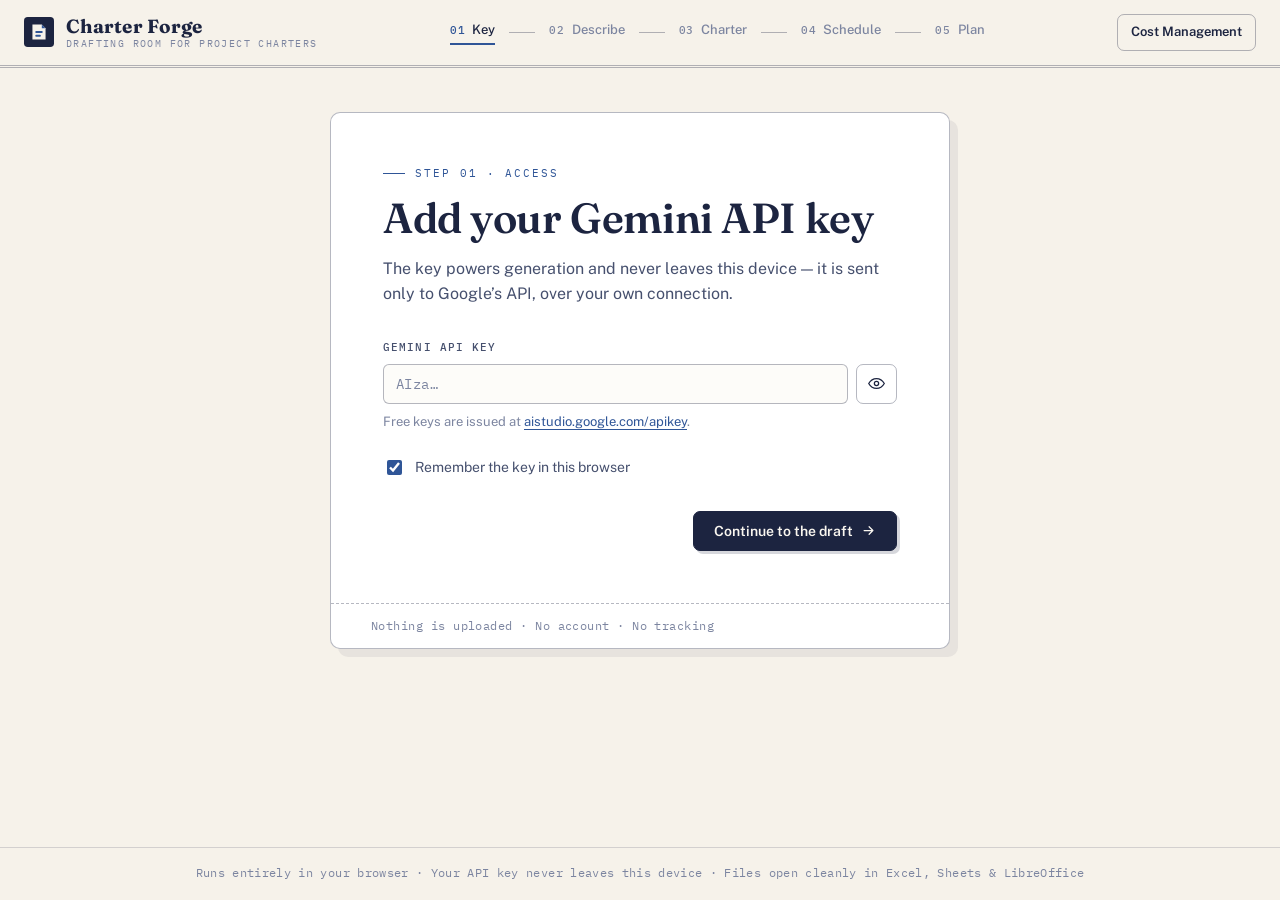
==== commit 57de8ac7: "Add tests for cost.js calculations and Excel workbook generation - Implemented a test suite for cost" ====
--- a/index.html
+++ b/index.html
@@ -52,6 +52,8 @@
         </li>
       </ol>
     </nav>
+
+    <a class="btn btn-secondary btn-small" href="cost.html" title="Open Cost Management (EVM)">Cost Management</a>
   </div>
 </header>
 
@@ -178,6 +180,10 @@
             <svg viewBox="0 0 24 24" width="15" height="15" fill="none" stroke="currentColor" stroke-width="2" stroke-linecap="round" stroke-linejoin="round" aria-hidden="true"><path d="M12 3l1.9 5.1L19 10l-5.1 1.9L12 17l-1.9-5.1L5 10l5.1-1.9zM19 15l.8 2.2L22 18l-2.2.8L19 21l-.8-2.2L16 18l2.2-.8z"/></svg>
           </button>
         </div>
+        <div class="rail-note" style="margin-top:16px;display:flex;gap:10px;align-items:flex-start">
+          <svg viewBox="0 0 24 24" width="16" height="16" fill="none" stroke="currentColor" stroke-width="1.8" stroke-linecap="round" stroke-linejoin="round" aria-hidden="true" style="flex:none;margin-top:2px"><circle cx="12" cy="12" r="10"/><path d="M12 8v5"/><path d="M12 16h.01"/></svg>
+          <span><strong>Next:</strong> after the charter is generated you'll be able to forge a full 6-process schedule from it — the <em>Generate schedule from this charter</em> button appears on the next screen and reuses the same API key and all charter data automatically.</span>
+        </div>
       </div>
       <div class="sheet-foot">One strong paragraph is enough — the model asks itself the questions a PM would.</div>
     </div>
@@ -203,6 +209,7 @@
               Redraft
             </button>
             <button type="button" class="btn btn-ghost btn-small" id="btn-edit-inputs">Edit brief</button>
+            <a class="btn btn-secondary btn-small" href="cost.html" title="Open EVM cost management">Cost Mgmt</a>
             <button type="button" class="btn btn-ghost btn-small btn-quiet" id="btn-startover">Start over</button>
           </div>
           <div class="rail-toolbar-actions" style="margin-top:10px">
@@ -245,21 +252,30 @@
 
         <div class="details-grid" style="border:1px solid var(--rule-strong);border-radius:8px;padding:18px;background:var(--paper-warm);margin-bottom:24px">
           <div class="field">
+            <label for="s-start">Start date *</label>
+            <input type="date" id="s-start" required />
+          </div>
+          <div class="field">
+            <label for="s-duration">Target duration (weeks) *</label>
+            <input type="number" id="s-duration" min="1" max="104" required placeholder="e.g. 10" />
+            <p class="help">The schedule will be fitted to exactly this length — it cannot come out shorter or longer.</p>
+          </div>
+          <div class="field">
+            <label for="s-workdays">Working days / week</label>
+            <select id="s-workdays">
+              <option value="">Default (5)</option>
+              <option value="5">5 — Mon to Fri</option>
+              <option value="6">6 — Mon to Sat</option>
+              <option value="7">7 — continuous</option>
+            </select>
+          </div>
+          <div class="field">
             <label for="s-method">Methodology</label>
             <select id="s-method">
               <option value="">Auto (infer from charter)</option>
               <option value="Waterfall">Waterfall — sequential, CPM</option>
               <option value="Agile">Agile — sprints, story points</option>
               <option value="Hybrid">Hybrid — milestones + sprints</option>
-            </select>
-          </div>
-          <div class="field">
-            <label for="s-workdays">Working days / week</label>
-            <select id="s-workdays">
-              <option value="">Default (5)</option>
-              <option value="5">5 — Mon to Fri</option>
-              <option value="6">6 — Mon to Sat</option>
-              <option value="7">7 — continuous</option>
             </select>
           </div>
           <div class="field">
@@ -296,6 +312,11 @@
             <input type="text" id="s-resources" placeholder="e.g. Frontend dev, QA engineer, Designer" />
           </div>
           <div class="field field-span">
+            <label for="s-avail">Resource availability (one per line)</label>
+            <textarea id="s-avail" rows="3" class="grow" placeholder="Backend dev available from day 10&#10;QA engineer available from day 20 (after 4 weeks)"></textarea>
+            <p class="help">Format: <em>resource — from day N</em> (days count from the start date). Activities using that resource will never start earlier. Blank = everyone available from day 1.</p>
+          </div>
+          <div class="field field-span">
             <label for="s-constraints">Known constraints / dependencies</label>
             <input type="text" id="s-constraints" placeholder="e.g. API must finish before testing; design + docs can start together" />
           </div>
@@ -336,6 +357,7 @@
             </button>
             <button type="button" class="btn btn-secondary btn-small" id="btn-regenerate-schedule">Redraft schedule</button>
             <button type="button" class="btn btn-ghost btn-small" id="btn-edit-schedule-inputs">Edit inputs</button>
+            <a class="btn btn-secondary btn-small" href="cost.html" title="Open EVM cost management">Cost Mgmt</a>
             <button type="button" class="btn btn-ghost btn-small btn-quiet" id="btn-back-to-charter2">Back to charter</button>
           </div>
         </div>
